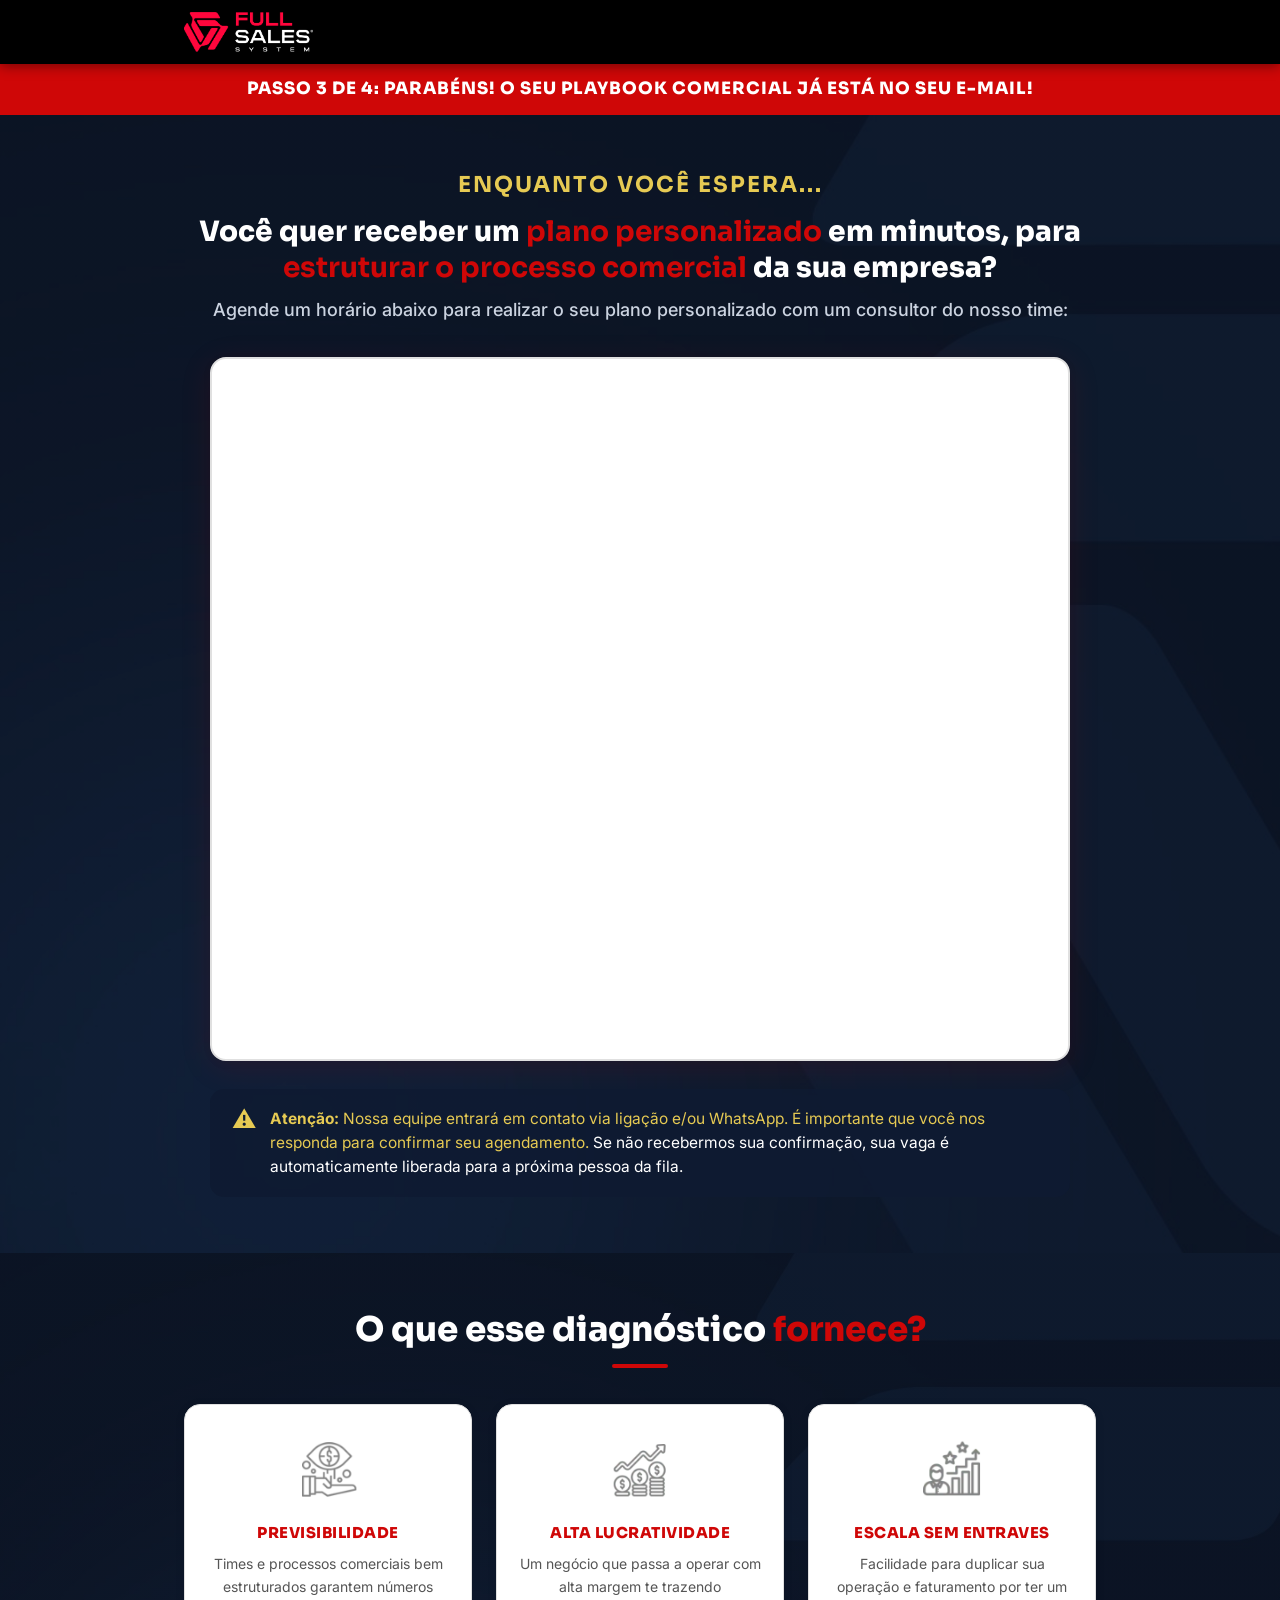
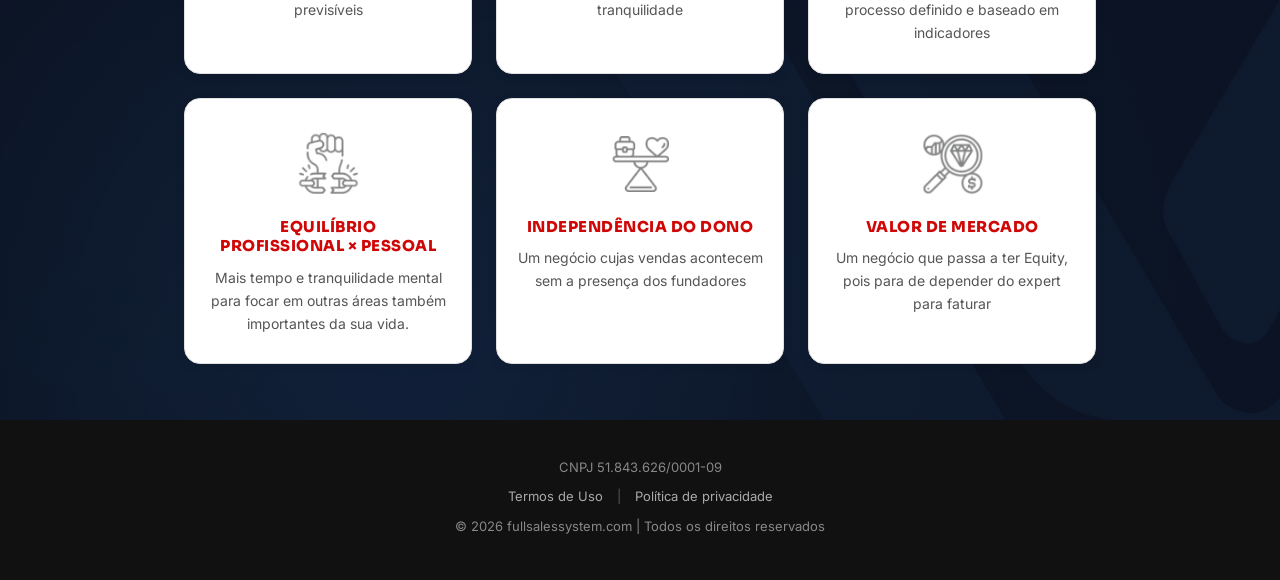
==== index.html @ b3f6bd09 "copy: adiciona "Enquanto você espera..." acima da headline na seção de agendamento https://claude.ai" ====
<!DOCTYPE html>
<html lang="pt-BR">
<head>
  <meta charset="UTF-8">
  <meta name="viewport" content="width=device-width, initial-scale=1.0, maximum-scale=1, user-scalable=no">
  <title>Parabéns por se cadastrar no Diagnóstico de Estruturação Comercial</title>
  <meta name="description" content="Parabéns por se cadastrar no Diagnóstico de Estruturação Comercial">
  <meta name="robots" content="all">
  <link rel="icon" type="image/png" href="assets/favicon.png">
  <link rel="apple-touch-icon" href="assets/favicon.png">
  <meta property="og:title" content="Parabéns Diagnóstico Comercial">
  <meta property="og:description" content="Parabéns por se cadastrar no Diagnóstico de Estruturação Comercial">
  <meta property="og:site_name" content="Full Sales System">

  <!-- Fonts -->
  <link rel="preconnect" href="https://fonts.googleapis.com">
  <link rel="preconnect" href="https://fonts.gstatic.com" crossorigin>
  <link href="https://fonts.googleapis.com/css2?family=Inter:wght@300;400;500;600;700;800;900&family=Sora:wght@400;600;700;800&display=swap" rel="stylesheet">

  <!-- Pre-conecta ao servidor do calendário para reduzir latência -->
  <link rel="preconnect" href="https://api.leadconnectorhq.com" crossorigin>
  <link rel="dns-prefetch" href="https://api.leadconnectorhq.com">
  <link rel="preconnect" href="https://link.msgsndr.com" crossorigin>
  <link rel="dns-prefetch" href="https://link.msgsndr.com">

  <link rel="stylesheet" href="style.css">
</head>
<body>


<!-- ================================================================
     FIXED NAVBAR
================================================================ -->
<nav class="navbar">
  <div class="navbar-inner">
    <img src="assets/logo-branco-full-sales.png" alt="Full Sales System" class="navbar-logo">
  </div>
</nav>

<!-- STEP BAR -->
<div class="tarja" role="status">Passo 3 de 4: Parabéns! O seu Playbook Comercial já está no seu e-mail!</div>

<!-- ================================================================
     BOOKING SECTION
================================================================ -->
<section class="section section-dark" id="agendar">
  <div class="container">
    <div class="booking-intro">
      <p class="eyebrow">Enquanto você espera...</p>
      <p class="headline">
        Você quer receber um <strong>plano personalizado</strong> em minutos, para
        <strong>estruturar o processo comercial</strong> da sua empresa?
      </p>
      <p class="subline">Agende um horário abaixo para realizar o seu plano personalizado com um consultor do nosso time:</p>
    </div>
    <div class="booking-widget">
      <iframe src="https://api.leadconnectorhq.com/widget/booking/qMJWW3TkSzpm3jCDFOoS" style="width: 100%;border:none;overflow: hidden;" scrolling="no" id="qMJWW3TkSzpm3jCDFOoS_1777063533303"></iframe>
      <script src="https://link.msgsndr.com/js/form_embed.js" type="text/javascript"></script>
    </div>
    <div class="alert-warning" role="alert">
      <p><strong>Atenção:</strong> <span class="accent">Nossa equipe entrará em contato via ligação e/ou WhatsApp. É importante que você nos responda para confirmar seu agendamento.</span> Se não recebermos sua confirmação, sua vaga é automaticamente liberada para a próxima pessoa da fila.</p>
    </div>
  </div>
</section>

<!-- ================================================================
     VALUE PROPOSITIONS
================================================================ -->
<section class="section section-dark" id="diagnostico">
  <div class="container">
    <h2 class="section-title">O que esse diagnóstico <span>fornece?</span></h2>
    <div class="title-divider"></div>

    <div class="vp-grid">
      <div class="vp-card">
        <img src="assets/ic1.png" alt="Previsibilidade">
        <h3>Previsibilidade</h3>
        <p>Times e processos comerciais bem estruturados garantem números previsíveis</p>
      </div>
      <div class="vp-card">
        <img src="assets/ic2.png" alt="Alta Lucratividade">
        <h3>Alta Lucratividade</h3>
        <p>Um negócio que passa a operar com alta margem te trazendo tranquilidade</p>
      </div>
      <div class="vp-card">
        <img src="assets/ic3.png" alt="Escala sem entraves">
        <h3>Escala sem entraves</h3>
        <p>Facilidade para duplicar sua operação e faturamento por ter um processo definido e baseado em indicadores</p>
      </div>
      <div class="vp-card">
        <img src="assets/ic4.png" alt="Equilíbrio Profissional X Pessoal">
        <h3>Equilíbrio<br>Profissional&nbsp;×&nbsp;Pessoal</h3>
        <p>Mais tempo e tranquilidade mental para focar em outras áreas também importantes da sua vida.</p>
      </div>
      <div class="vp-card">
        <img src="assets/ic5.png" alt="Independência do dono">
        <h3>Independência do dono</h3>
        <p>Um negócio cujas vendas acontecem sem a presença dos fundadores</p>
      </div>
      <div class="vp-card">
        <img src="assets/ic6.png" alt="Valor de Mercado">
        <h3>Valor de Mercado</h3>
        <p>Um negócio que passa a ter Equity, pois para de depender do expert para faturar</p>
      </div>
    </div>
  </div>
</section>

<!-- ================================================================
     FOOTER
================================================================ -->
<footer class="site-footer">
  <p>CNPJ 51.843.626/0001-09</p>
  <p>
    <a href="https://fss.fullsalessystem.com/termos-de-uso" target="_blank" rel="noopener">Termos de Uso</a>
    <span class="footer-sep">|</span>
    <a href="https://fss.fullsalessystem.com/politicas-de-privacidade" target="_blank" rel="noopener">Política de privacidade</a>
  </p>
  <p>© 2026 fullsalessystem.com | Todos os direitos reservados</p>
</footer>

<!-- Floating CTA -->
<div class="floating-cta">
  <a href="#agendar" class="btn-cta">Quero Agendar Agora</a>
</div>

<!-- Page scripts: booking redirect + floating CTA toggle -->
<script src="script.js" defer></script>

</body>
</html>
---- style.css ----
*,::after,::before{box-sizing:border-box;margin:0;padding:0}html{scroll-behavior:smooth}body{font-family:Inter,sans-serif;background:#fff;color:#1a1a1a;line-height:1.6;padding-top:64px}img{max-width:100%;height:auto;display:block}a{text-decoration:none}:root{--red:#cf0707;--red-dark:#a80505;--gold:#e6ca53;--dark:#1a1a1a;--gray-bg:#f5f5f5;--border:#e0e0e0;--navbar-h:64px;--tarja-h:52px}.container{max-width:960px;margin:0 auto;padding:0 24px}.section{padding:56px 0}.section-gray{background:var(--gray-bg)}.navbar{position:fixed;top:0;left:0;right:0;height:var(--navbar-h);background:#000;box-shadow:0 2px 12px rgba(0,0,0,.45);z-index:1000;display:flex;align-items:center}.navbar-inner{max-width:960px;width:100%;margin:0 auto;padding:0 24px;display:flex;align-items:center;height:100%}.navbar-logo{height:40px;width:auto;display:block}.tarja{background:var(--red);color:#fff;text-align:center;padding:14px 20px;font-family:Sora,sans-serif;font-size:clamp(14px, 2vw, 17px);font-weight:800;letter-spacing:1px;text-transform:uppercase;line-height:1.35}.tarja strong{font-weight:800}.section-dark{background:linear-gradient(rgba(10,22,40,.55),rgba(10,22,40,.55)),url('assets/background-fss.png') center/cover no-repeat,#0a1628}.section-dark .section-title{color:#fff}.section-dark .section-title span{color:var(--red)}.section-dark .title-divider{background:var(--red)}.booking-intro{text-align:center;margin-bottom:32px}.booking-intro .eyebrow{font-family:Sora,sans-serif;font-size:clamp(16px, 2.4vw, 22px);font-weight:700;color:var(--gold);text-transform:uppercase;letter-spacing:2px;margin-bottom:14px;line-height:1.3}.booking-intro .headline{font-family:Sora,sans-serif;font-size:clamp(20px, 3vw, 28px);font-weight:800;color:#fff;margin-bottom:10px;line-height:1.3}.booking-intro .headline strong{color:var(--red)}.booking-intro .subline{font-size:clamp(15px, 2vw, 18px);font-weight:500;color:#cbd3e0}.booking-widget{border-radius:16px;overflow:hidden;box-shadow:0 6px 32px rgba(207,7,7,.12),0 2px 8px rgba(0,0,0,.06);border:2px solid var(--border);background:#fff;max-width:860px;margin:0 auto}.booking-widget iframe{width:100%;border:none;overflow:hidden;display:block;min-height:700px}.alert-warning{display:flex;align-items:flex-start;gap:14px;max-width:860px;margin:28px auto 0;padding:18px 22px;background:rgba(15,26,50,.85);border-radius:14px;color:#fff;font-size:clamp(14px, 1.6vw, 15.5px);line-height:1.55}.alert-warning::before{content:"⚠";color:var(--gold);font-size:24px;line-height:1;flex-shrink:0;margin-top:1px}.alert-warning strong{color:var(--gold);font-weight:700}.alert-warning .accent{color:var(--gold)}.btn-cta{display:inline-block;background:var(--red);color:#fff;font-family:Sora,sans-serif;font-size:clamp(16px, 2vw, 20px);font-weight:800;text-transform:uppercase;letter-spacing:.5px;padding:18px 52px;border-radius:8px;border:none;cursor:pointer;transition:background .2s,transform .15s,box-shadow .2s;box-shadow:0 4px 16px rgba(207,7,7,.35)}.btn-cta:hover{background:var(--red-dark);transform:translateY(-2px);box-shadow:0 6px 24px rgba(207,7,7,.45);color:#fff}.floating-cta{position:fixed;left:50%;bottom:24px;transform:translateX(-50%) translateY(120%);opacity:0;pointer-events:none;z-index:999;transition:transform .35s cubic-bezier(.2, .8, .2, 1),opacity .25s;box-shadow:0 10px 32px rgba(207,7,7,.5),0 2px 8px rgba(0,0,0,.25)}.floating-cta.visible{transform:translateX(-50%) translateY(0);opacity:1;pointer-events:auto}.section-title{font-family:Sora,sans-serif;font-size:clamp(22px, 3.5vw, 34px);font-weight:800;text-align:center;color:var(--dark);margin-bottom:12px;line-height:1.25}.section-title span{color:var(--red)}.title-divider{width:56px;height:4px;background:var(--red);margin:0 auto 36px;border-radius:2px}.vp-grid{display:grid;grid-template-columns:repeat(3,1fr);gap:24px}.vp-card{background:#fff;border:1px solid var(--border);border-radius:16px;padding:32px 20px 28px;text-align:center;box-shadow:0 2px 12px rgba(0,0,0,.06);transition:box-shadow .2s,transform .2s}.vp-card:hover{box-shadow:0 6px 24px rgba(207,7,7,.1);transform:translateY(-3px)}.vp-card img{width:68px;height:68px;object-fit:contain;margin:0 auto 18px}.vp-card h3{font-family:Sora,sans-serif;font-size:15px;font-weight:800;color:var(--red);text-transform:uppercase;letter-spacing:.5px;margin-bottom:10px;line-height:1.3}.vp-card p{font-size:14px;color:#555;line-height:1.65}.site-footer{background:#111;color:#888;text-align:center;padding:36px 24px;font-size:13px;line-height:1.8}.site-footer p{margin-bottom:6px}.site-footer a{color:#aaa}.site-footer a:hover{color:#fff}.footer-sep{margin:0 10px;color:#555}@media (max-width:768px){:root{--navbar-h:56px}body{padding-top:56px}.navbar-inner{padding:0 16px}.navbar-logo{height:32px}.tarja{padding:12px 16px;letter-spacing:.5px}.vp-grid{grid-template-columns:1fr;gap:16px}.floating-cta .btn-cta{padding:14px 28px;font-size:15px}}@media (max-width:480px){.section{padding:40px 0}.floating-cta{left:16px;right:16px;transform:translateY(120%);width:auto}.floating-cta.visible{transform:translateY(0)}.floating-cta .btn-cta{width:100%;padding:14px 20px}}
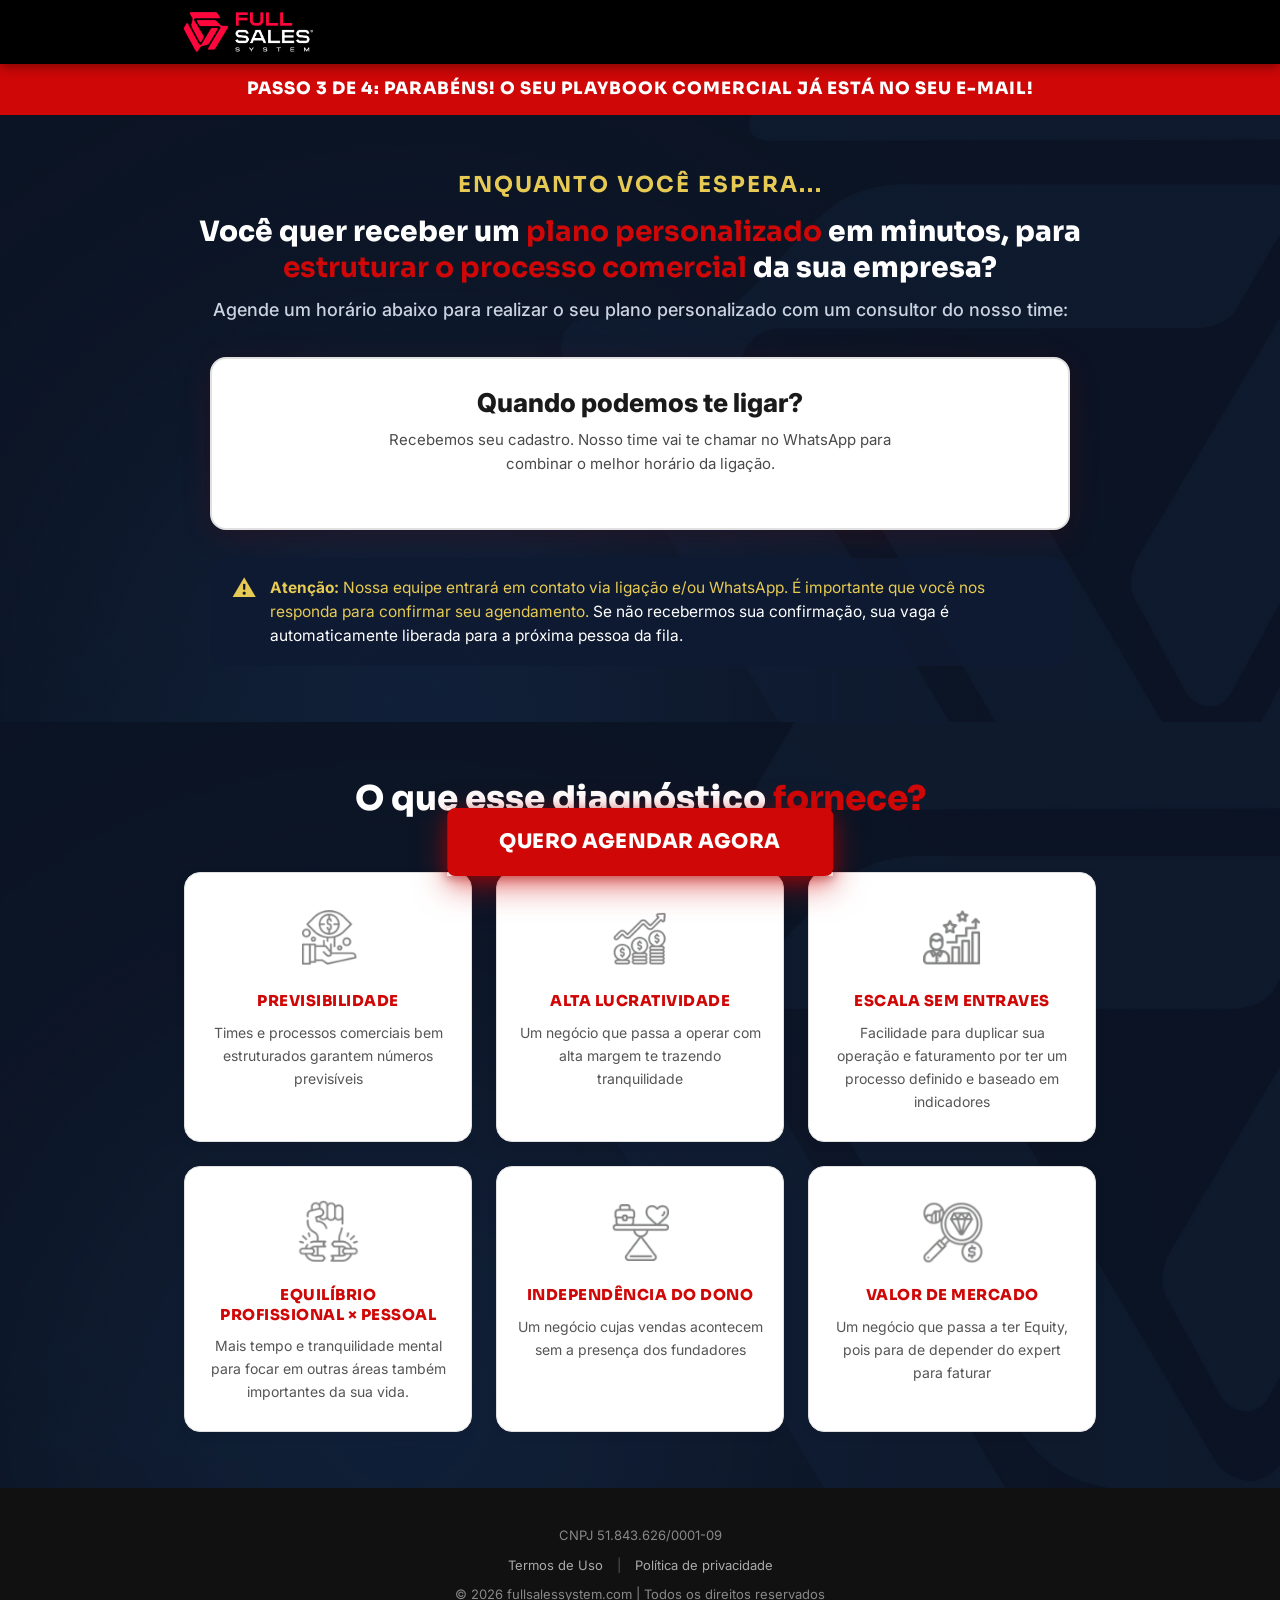
==== commit f776ca2d: "Agenda do CRM sem calendario do GHL: link sem sid usa e-mail + telefone; erro mostra Tentar de novo " ====
--- a/index.html
+++ b/index.html
@@ -3,6 +3,21 @@
 <head>
   <meta charset="UTF-8">
   <meta name="viewport" content="width=device-width, initial-scale=1.0, maximum-scale=1, user-scalable=no">
+
+  <!-- Google Tag Manager -->
+  <script>(function(w,d,s,l,i){w[l]=w[l]||[];w[l].push({'gtm.start':
+  new Date().getTime(),event:'gtm.js'});var f=d.getElementsByTagName(s)[0],
+  j=d.createElement(s),dl=l!='dataLayer'?'&l='+l:'';j.async=true;j.src=
+  'https://www.googletagmanager.com/gtm.js?id='+i+dl;f.parentNode.insertBefore(j,f);
+  })(window,document,'script','dataLayer','GTM-MK7SRXJ9');</script>
+  <!-- End Google Tag Manager -->
+
+  <!-- dataLayer: pb_calendly_view (view da página de agendamento — funil playbook) -->
+  <script>
+    window.dataLayer = window.dataLayer || [];
+    window.dataLayer.push({ event: 'pb_calendly_view', variante: 'qualificado', funil: 'playbook' });
+  </script>
+
   <title>Parabéns por se cadastrar no Diagnóstico de Estruturação Comercial</title>
   <meta name="description" content="Parabéns por se cadastrar no Diagnóstico de Estruturação Comercial">
   <meta name="robots" content="all">
@@ -18,15 +33,16 @@
   <link href="https://fonts.googleapis.com/css2?family=Inter:wght@300;400;500;600;700;800;900&family=Sora:wght@400;600;700;800&display=swap" rel="stylesheet">
 
   <!-- Pre-conecta ao servidor do calendário para reduzir latência -->
-  <link rel="preconnect" href="https://api.leadconnectorhq.com" crossorigin>
-  <link rel="dns-prefetch" href="https://api.leadconnectorhq.com">
-  <link rel="preconnect" href="https://link.msgsndr.com" crossorigin>
-  <link rel="dns-prefetch" href="https://link.msgsndr.com">
 
   <link rel="stylesheet" href="style.css">
+  <link rel="stylesheet" href="seletor.css?v=20261111">
 </head>
 <body>
 
+<!-- Google Tag Manager (noscript) -->
+<noscript><iframe src="https://www.googletagmanager.com/ns.html?id=GTM-MK7SRXJ9"
+height="0" width="0" style="display:none;visibility:hidden"></iframe></noscript>
+<!-- End Google Tag Manager (noscript) -->
 
 <!-- ================================================================
      FIXED NAVBAR
@@ -54,8 +70,7 @@
       <p class="subline">Agende um horário abaixo para realizar o seu plano personalizado com um consultor do nosso time:</p>
     </div>
     <div class="booking-widget">
-      <iframe src="https://api.leadconnectorhq.com/widget/booking/qMJWW3TkSzpm3jCDFOoS" style="width: 100%;border:none;overflow: hidden;" scrolling="no" id="qMJWW3TkSzpm3jCDFOoS_1777063533303"></iframe>
-      <script src="https://link.msgsndr.com/js/form_embed.js" type="text/javascript"></script>
+      <div id="pb-seletor" class="pbs" aria-live="polite"><p class="pbs-sub">Carregando horários…</p></div>
     </div>
     <div class="alert-warning" role="alert">
       <p><strong>Atenção:</strong> <span class="accent">Nossa equipe entrará em contato via ligação e/ou WhatsApp. É importante que você nos responda para confirmar seu agendamento.</span> Se não recebermos sua confirmação, sua vaga é automaticamente liberada para a próxima pessoa da fila.</p>
@@ -125,7 +140,8 @@
 </div>
 
 <!-- Page scripts: booking redirect + floating CTA toggle -->
-<script src="script.js" defer></script>
+<script src="script.js?v=20261111" defer></script>
+<script src="seletor.js?v=20261112b" defer></script>
 
 </body>
 </html>
--- a/seletor.css
+++ b/seletor.css
@@ -0,0 +1,17 @@
+.pbs{padding:28px 24px 32px;color:#1a1a1a;text-align:center}
+.pbs-titulo{font-size:clamp(20px,3vw,26px);font-weight:800;line-height:1.25}
+.pbs-sub{margin:8px auto 20px;max-width:520px;color:#4a4a4a;font-size:15px}
+.pbs-agora,.pbs-confirmar{display:block;width:100%;max-width:420px;margin:0 auto;min-height:52px;border:0;border-radius:12px;background:var(--red);color:#fff;font:700 16px Inter,sans-serif;cursor:pointer;padding:12px 16px}
+.pbs-agora:hover,.pbs-confirmar:hover:not(:disabled){background:var(--red-dark)}
+.pbs-confirmar{margin-top:20px}
+.pbs-confirmar:disabled{background:#d6d6d6;color:#6b6b6b;cursor:default}
+.pbs-ou{margin:16px 0 12px;color:#6b6b6b;font-size:14px}
+.pbs-dias{display:flex;gap:8px;justify-content:center;flex-wrap:wrap;margin-bottom:16px}
+.pbs-dia{border:2px solid var(--border);background:#fff;border-radius:999px;padding:8px 16px;min-height:44px;font:600 14px Inter,sans-serif;color:#1a1a1a;cursor:pointer}
+.pbs-dia[aria-selected=true]{border-color:var(--dark);background:var(--dark);color:#fff}
+.pbs-horas{display:flex;flex-wrap:wrap;justify-content:center;gap:8px;max-width:560px;margin:0 auto}
+.pbs-hora{flex:0 0 84px;border:2px solid var(--border);background:#fff;border-radius:10px;min-height:44px;font:600 15px Inter,sans-serif;color:#1a1a1a;cursor:pointer}
+.pbs-hora:hover{border-color:var(--red)}
+.pbs-hora[aria-pressed=true]{border-color:var(--red);background:var(--red);color:#fff}
+.pbs-aviso{min-height:1.4em;margin-top:12px;color:var(--red-dark);font-size:14px;font-weight:600}
+.pbs-agora:focus-visible,.pbs-confirmar:focus-visible,.pbs-dia:focus-visible,.pbs-hora:focus-visible{outline:3px solid var(--gold);outline-offset:2px}
